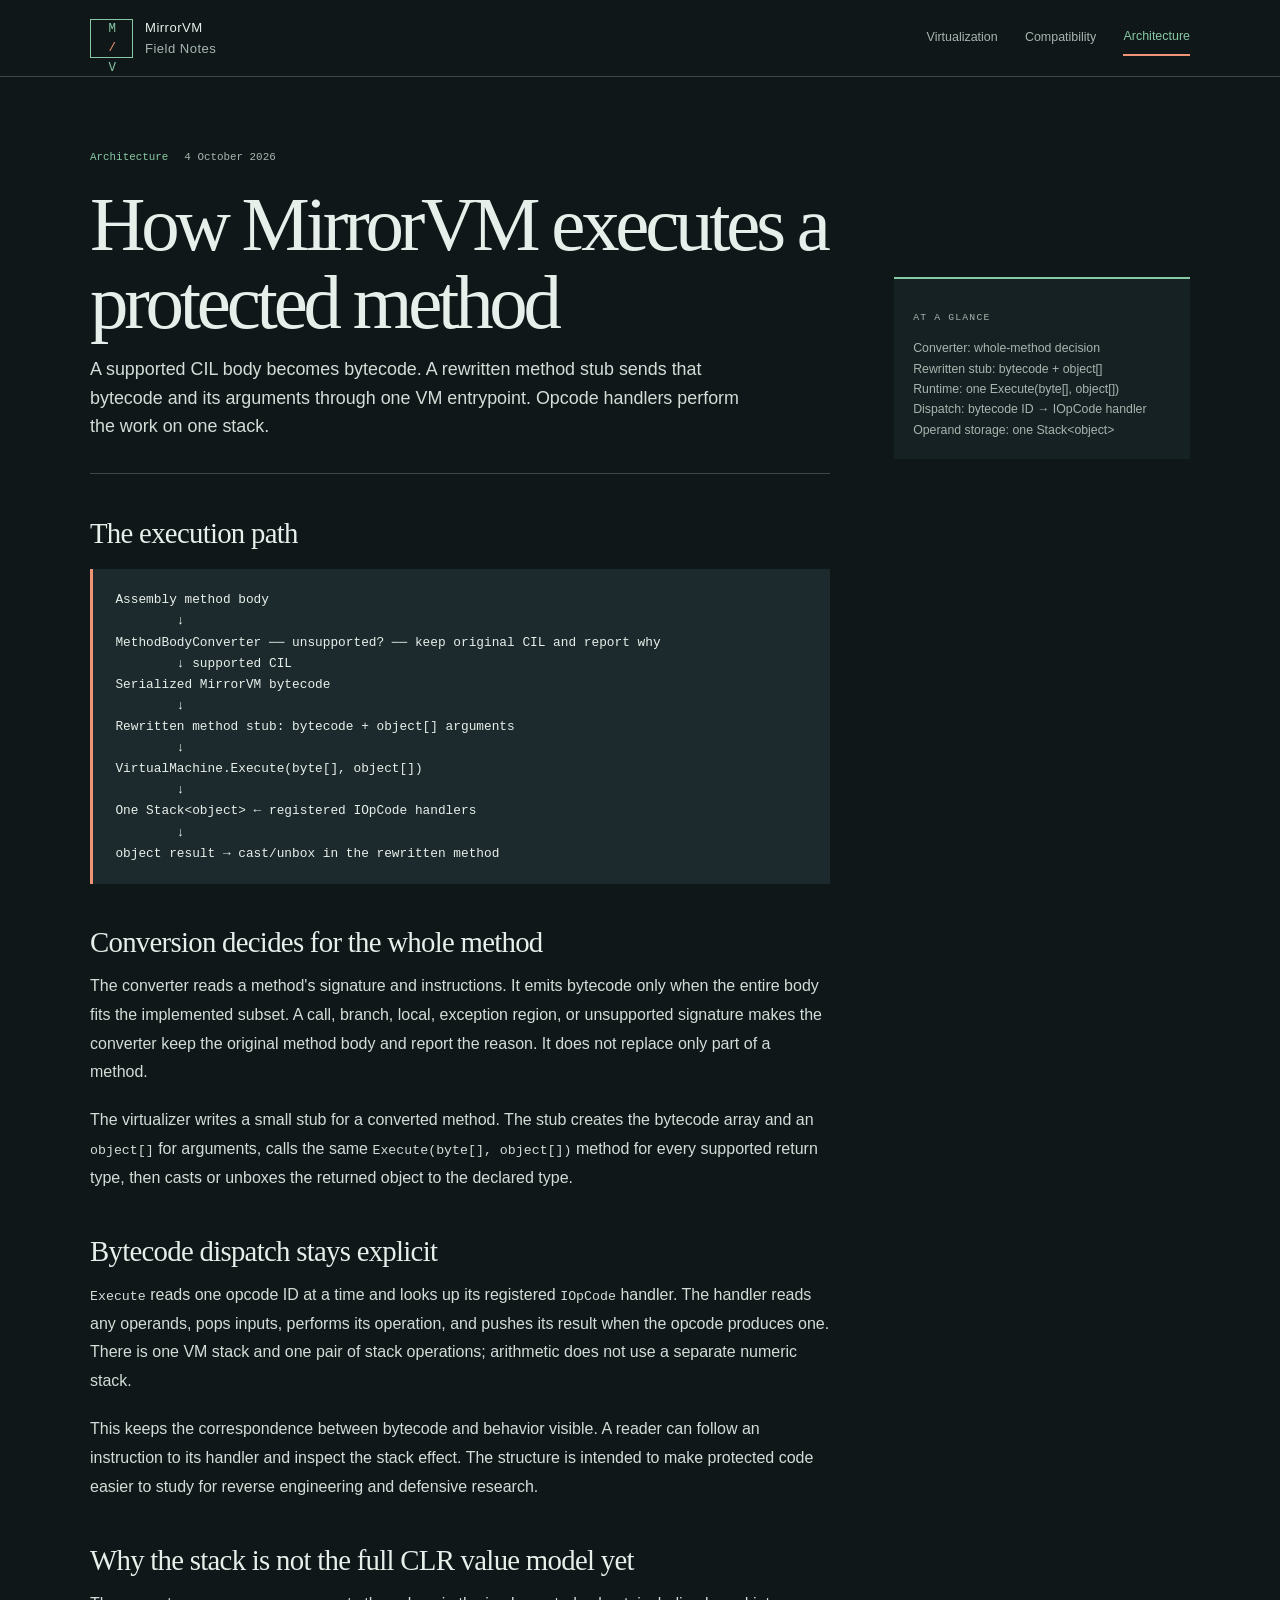
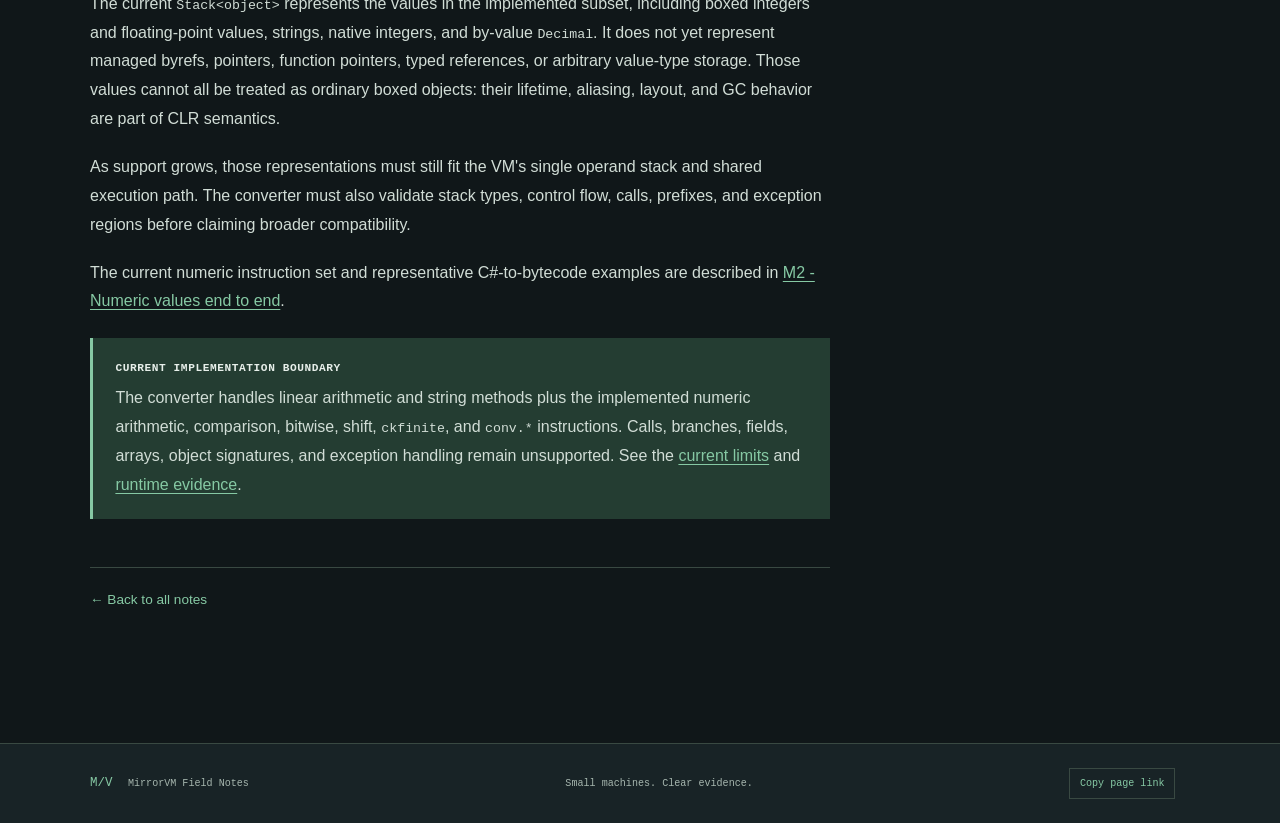
==== docs/blog/architecture.html @ 69fed230 "M2 (RIP the slop will take care of it later)" ====
<!doctype html>
<html lang="en">
<head>
  <meta charset="utf-8">
  <meta name="viewport" content="width=device-width, initial-scale=1">
  <meta name="description" content="A concise guide to MirrorVM's CIL conversion, bytecode, single VM stack, and opcode handler path.">
  <title>How MirrorVM executes a protected method — MirrorVM Field Notes</title>
  <link rel="stylesheet" href="styles.css">
</head>
<body>
  <a class="skip-link" href="#article">Skip to article</a>
  <header class="site-header">
    <div class="header-inner">
      <a class="brand" href="index.html" aria-label="MirrorVM Field Notes home">
        <span class="brand-mark" aria-hidden="true">M<span>/</span>V</span>
        <span class="brand-name">MirrorVM <b>Field Notes</b></span>
      </a>
      <nav aria-label="Main navigation">
        <a href="posts/method-virtualization.html">Virtualization</a>
        <a href="posts/compatibility-matrix.html">Compatibility</a>
        <a class="active" href="architecture.html">Architecture</a>
      </nav>
    </div>
  </header>

  <main id="article" class="article-shell">
    <article class="article-main">
      <div class="article-kicker"><span>Architecture</span><span>4 October 2026</span></div>
      <h1>How MirrorVM executes a protected method</h1>
      <p class="article-deck">A supported CIL body becomes bytecode. A rewritten method stub sends that bytecode and its arguments through one VM entrypoint. Opcode handlers perform the work on one stack.</p>
      <div class="article-rule"></div>

      <div class="article-body">
        <h2>The execution path</h2>
        <pre><code>Assembly method body
        ↓
MethodBodyConverter ── unsupported? ── keep original CIL and report why
        ↓ supported CIL
Serialized MirrorVM bytecode
        ↓
Rewritten method stub: bytecode + object[] arguments
        ↓
VirtualMachine.Execute(byte[], object[])
        ↓
One Stack&lt;object&gt; ← registered IOpCode handlers
        ↓
object result → cast/unbox in the rewritten method</code></pre>

        <h2>Conversion decides for the whole method</h2>
        <p>The converter reads a method's signature and instructions. It emits bytecode only when the entire body fits the implemented subset. A call, branch, local, exception region, or unsupported signature makes the converter keep the original method body and report the reason. It does not replace only part of a method.</p>
        <p>The virtualizer writes a small stub for a converted method. The stub creates the bytecode array and an <code>object[]</code> for arguments, calls the same <code>Execute(byte[], object[])</code> method for every supported return type, then casts or unboxes the returned object to the declared type.</p>

        <h2>Bytecode dispatch stays explicit</h2>
        <p><code>Execute</code> reads one opcode ID at a time and looks up its registered <code>IOpCode</code> handler. The handler reads any operands, pops inputs, performs its operation, and pushes its result when the opcode produces one. There is one VM stack and one pair of stack operations; arithmetic does not use a separate numeric stack.</p>
        <p>This keeps the correspondence between bytecode and behavior visible. A reader can follow an instruction to its handler and inspect the stack effect. The structure is intended to make protected code easier to study for reverse engineering and defensive research.</p>

        <h2>Why the stack is not the full CLR value model yet</h2>
        <p>The current <code>Stack&lt;object&gt;</code> represents the values in the implemented subset, including boxed integers and floating-point values, strings, native integers, and by-value <code>Decimal</code>. It does not yet represent managed byrefs, pointers, function pointers, typed references, or arbitrary value-type storage. Those values cannot all be treated as ordinary boxed objects: their lifetime, aliasing, layout, and GC behavior are part of CLR semantics.</p>
        <p>As support grows, those representations must still fit the VM's single operand stack and shared execution path. The converter must also validate stack types, control flow, calls, prefixes, and exception regions before claiming broader compatibility.</p>
        <p>The current numeric instruction set and representative C#-to-bytecode examples are described in <a href="posts/integer-arithmetic.html">M2 - Numeric values end to end</a>.</p>

        <div class="fact-box">
          <strong>Current implementation boundary</strong>
          <p>The converter handles linear arithmetic and string methods plus the implemented numeric arithmetic, comparison, bitwise, shift, <code>ckfinite</code>, and <code>conv.*</code> instructions. Calls, branches, fields, arrays, object signatures, and exception handling remain unsupported. See the <a href="index.html#limits-title">current limits</a> and <a href="posts/compatibility-matrix.html">runtime evidence</a>.</p>
        </div>

        <div class="article-end">
          <p><a href="index.html">← Back to all notes</a></p>
        </div>
      </div>
    </article>
    <aside class="article-aside">
      <div class="aside-card">
        <p class="eyebrow">At a glance</p>
        <p>Converter: whole-method decision<br>Rewritten stub: bytecode + object[]<br>Runtime: one Execute(byte[], object[])<br>Dispatch: bytecode ID → IOpCode handler<br>Operand storage: one Stack&lt;object&gt;</p>
      </div>
    </aside>
  </main>

  <footer class="site-footer">
    <a class="footer-brand" href="index.html">M/V <span>MirrorVM Field Notes</span></a>
    <p>Small machines. Clear evidence.</p>
    <div class="page-link">
      <button class="copy-link-button" type="button" data-copy-page-url>Copy page link</button>
      <span class="copy-link-status" data-copy-status role="status" aria-live="polite"></span>
    </div>
  </footer>
  <script src="site.js" defer></script>
</body>
</html>
---- docs/blog/styles.css ----
:root {
  color-scheme: dark;
  --paper: #101719;
  --paper-bright: #182326;
  --ink: #e7efea;
  --muted: #a6b6ae;
  --body-copy: #d1ddd6;
  --line: #394942;
  --green: #86c9a4;
  --green-pale: #243d32;
  --orange: #f09475;
  --warning-panel: #33211b;
  --warning-border: #704633;
  --warning-copy: #efddd3;
  --warning-accent: #ffad86;
  --mono: "Cascadia Code", "SFMono-Regular", Consolas, monospace;
  --serif: Georgia, "Times New Roman", serif;
  --sans: "Segoe UI", Arial, sans-serif;
}

* { box-sizing: border-box; }

html { scroll-behavior: smooth; }

body {
  margin: 0;
  background: var(--paper);
  color: var(--ink);
  font-family: var(--sans);
  line-height: 1.6;
}

a { color: inherit; }
a:focus-visible { outline: 3px solid var(--orange); outline-offset: 4px; }

.skip-link {
  position: absolute;
  top: -4rem;
  left: 1rem;
  z-index: 5;
  padding: .65rem 1rem;
  background: var(--ink);
  color: white;
}
.skip-link:focus { top: 1rem; }

.site-header {
  border-bottom: 1px solid var(--line);
  background: rgba(16, 23, 25, .92);
}
.header-inner {
  width: min(1100px, calc(100% - 3rem));
  min-height: 76px;
  margin: auto;
  display: flex;
  align-items: center;
  justify-content: space-between;
  gap: 2rem;
}
.brand { display: flex; align-items: center; gap: .75rem; text-decoration: none; }
.brand-mark {
  display: grid;
  place-items: center;
  width: 43px;
  height: 39px;
  border: 1px solid var(--green);
  color: var(--green);
  font-family: var(--mono);
  font-size: .78rem;
  letter-spacing: -.12em;
}
.brand-mark span { color: var(--orange); }
.brand-name { font-size: .82rem; letter-spacing: .035em; }
.brand-name b { display: block; font-weight: 500; color: var(--muted); }
.site-header nav { display: flex; align-items: center; gap: 1.7rem; }
.site-header nav a {
  padding: .45rem 0;
  color: var(--muted);
  font-size: .78rem;
  text-decoration: none;
}
.site-header nav a:hover, .site-header nav a.active { color: var(--green); }
.site-header nav a.active { border-bottom: 2px solid var(--orange); }

main { width: min(1100px, calc(100% - 3rem)); margin: auto; }
.hero { padding: clamp(4rem, 9vw, 7.5rem) 0 3.2rem; }
.eyebrow {
  margin: 0;
  color: var(--green);
  font-family: var(--mono);
  font-size: .7rem;
  letter-spacing: .12em;
  text-transform: uppercase;
}
.status-dot {
  display: inline-block;
  width: .5rem;
  height: .5rem;
  margin: 0 .55rem .05rem 0;
  border-radius: 50%;
  background: var(--orange);
}
.hero h1 {
  max-width: 850px;
  margin: 1.1rem 0 2.5rem;
  font-family: var(--serif);
  font-size: clamp(3.3rem, 9vw, 7.5rem);
  font-weight: 400;
  letter-spacing: -.065em;
  line-height: .96;
}
.hero h1 em { color: var(--green); font-weight: 400; }
.hero-bottom { display: flex; align-items: end; justify-content: space-between; gap: 2rem; }
.hero-summary { max-width: 520px; margin: 0; color: var(--body-copy); font-size: 1.05rem; }
.hero-index {
  flex: 0 0 auto;
  margin: 0;
  color: var(--muted);
  font-family: var(--mono);
  font-size: .68rem;
  line-height: 1.9;
  text-align: right;
}
.hero-index span { color: var(--orange); }
.hero-rule { display: flex; gap: .4rem; margin-top: 3.3rem; }
.hero-rule span { width: 2.7rem; height: 3px; background: var(--line); }
.hero-rule span:first-child { width: 7rem; background: var(--green); }
.hero-rule span:last-child { background: var(--orange); }

.notes-section { padding: 2rem 0 6rem; }
.section-heading { display: flex; align-items: end; justify-content: space-between; gap: 2rem; margin-bottom: 1.7rem; }
.section-heading h2, .principles h2 {
  margin: .35rem 0 0;
  font-family: var(--serif);
  font-size: clamp(2rem, 4vw, 3rem);
  font-weight: 400;
  letter-spacing: -.04em;
  line-height: 1.1;
}
.section-aside { max-width: 260px; margin: 0 0 .25rem; color: var(--muted); font-size: .82rem; }
.note-list { border-top: 1px solid var(--line); }
.note-card {
  position: relative;
  display: grid;
  grid-template-columns: 3.5rem minmax(0, 1fr) 8rem;
  align-items: center;
  gap: 1.25rem;
  min-height: 205px;
  padding: 2rem 1rem;
  border-bottom: 1px solid var(--line);
  transition: background-color .18s ease;
}
.note-card:hover { background: rgba(255, 255, 255, .035); }
.note-number { align-self: start; padding-top: .15rem; color: var(--orange); font-family: var(--mono); font-size: .75rem; }
.note-meta { display: flex; flex-wrap: wrap; gap: .55rem 1rem; margin: 0 0 .5rem; color: var(--muted); font-family: var(--mono); font-size: .64rem; }
.note-meta span:first-child { color: var(--green); }
.note-content h3 { max-width: 690px; margin: 0; font-family: var(--serif); font-size: clamp(1.45rem, 3vw, 2.1rem); font-weight: 400; letter-spacing: -.035em; line-height: 1.2; }
.note-content h3 a { text-decoration-color: transparent; text-decoration-thickness: 1px; text-underline-offset: .22em; }
.note-content h3 a:hover { text-decoration-color: var(--green); }
.note-description { max-width: 630px; margin: .65rem 0 .7rem; color: var(--body-copy); font-size: .88rem; }
.read-link, .text-link { color: var(--green); font-size: .76rem; font-weight: 600; text-decoration: none; }
.read-link span, .text-link span { display: inline-block; margin-left: .35rem; color: var(--orange); }
.note-glyph { display: flex; align-items: center; justify-content: center; color: var(--green); font-family: var(--mono); font-size: .72rem; }
.glyph-stack { flex-direction: column-reverse; gap: .35rem; }
.glyph-stack span { display: grid; place-items: center; width: 52px; height: 27px; border: 1px solid #688a78; background: var(--green-pale); }
.glyph-stack b { color: var(--orange); font-size: .8rem; font-weight: 500; }
.glyph-range { gap: .55rem; }
.glyph-range i { position: relative; display: block; width: 54px; height: 1px; background: var(--green); }
.glyph-range i::before, .glyph-range i::after { position: absolute; top: -3px; width: 7px; height: 7px; border: 1px solid var(--orange); border-radius: 50%; background: var(--paper); content: ""; }
.glyph-range i::before { left: 0; }
.glyph-range i::after { right: 0; }

.milestones-section { padding: 3rem 0 4rem; border-top: 1px solid var(--line); }
.milestone-list {
  display: grid;
  grid-template-columns: repeat(2, minmax(0, 1fr));
  gap: .75rem;
  margin: 0;
  padding: 0;
  list-style: none;
}
.milestone-list li {
  display: grid;
  grid-template-columns: 1.35rem minmax(0, 1fr);
  align-content: start;
  gap: .85rem;
  min-height: 125px;
  padding: 1rem;
  border: 1px solid var(--line);
  background: var(--paper-bright);
}
.milestone-check {
  display: grid;
  place-items: center;
  width: 1.2rem;
  height: 1.2rem;
  margin-top: .1rem;
  border: 1px solid var(--muted);
  color: var(--muted);
  font-size: .85rem;
  line-height: 1;
}
.milestone-check.is-checked { border-color: var(--green); background: var(--green-pale); color: var(--green); }
.milestone-list h3 { margin: 0 0 .4rem; color: var(--green); font-family: var(--mono); font-size: .72rem; font-weight: 600; line-height: 1.5; }
.milestone-list p { margin: 0; color: var(--body-copy); font-size: .82rem; line-height: 1.55; }

.limits-section {
  margin: 2rem 0 3rem;
  padding: clamp(1.25rem, 3.5vw, 2.5rem);
  border: 1px solid var(--warning-border);
  border-top: 4px solid var(--orange);
  border-radius: .35rem;
  background: var(--warning-panel);
}
.limits-section .eyebrow { color: var(--warning-accent); }
.limits-section .section-aside { color: var(--warning-copy); }
.limits-list {
  display: grid;
  grid-template-columns: repeat(2, minmax(0, 1fr));
  gap: 0 2.5rem;
  margin: 0 0 1.5rem;
  padding: 0;
  list-style: none;
}
.limits-list li { display: grid; gap: .35rem; padding: 1rem 0; border-bottom: 1px solid rgba(255, 173, 134, .24); }
.limits-list strong { color: var(--warning-accent); font-family: var(--mono); font-size: .7rem; letter-spacing: .04em; text-transform: uppercase; }
.limits-list span { color: var(--warning-copy); font-size: .86rem; }
.limits-list code { font-family: var(--mono); font-size: .85em; }
.limits-section .text-link { color: var(--warning-accent); }

.principles {
  display: grid;
  grid-template-columns: 1fr 1fr;
  gap: 4rem;
  padding: 3rem 0 5rem;
  border-top: 1px solid var(--line);
}
.principles h2 { color: var(--green); }
.principle-copy { align-self: end; max-width: 480px; }
.principle-copy p { margin: 0 0 1rem; color: var(--body-copy); font-size: .92rem; }

.site-footer {
  display: flex;
  justify-content: space-between;
  align-items: center;
  gap: 1rem;
  padding: 1.5rem max(1.5rem, calc((100% - 1100px) / 2));
  border-top: 1px solid var(--line);
  background: var(--paper-bright);
  color: var(--muted);
  font-family: var(--mono);
  font-size: .63rem;
}
.site-footer p { margin: 0; }
.footer-brand { color: var(--green); font-size: .78rem; text-decoration: none; }
.footer-brand span { padding-left: .5rem; color: var(--muted); font-size: .63rem; }
.page-link { display: flex; align-items: center; gap: .55rem; }
.copy-link-button {
  padding: .4rem .6rem;
  border: 1px solid var(--line);
  background: transparent;
  color: var(--green);
  font: inherit;
  cursor: pointer;
}
.copy-link-button:hover { border-color: var(--green); background: var(--green-pale); }
.copy-link-button:focus-visible { outline: 3px solid var(--orange); outline-offset: 3px; }
.copy-link-status { min-width: 1ch; color: var(--green); }

/* Article pages */
.article-shell { display: grid; grid-template-columns: minmax(0, 740px) minmax(140px, 1fr); gap: 4rem; padding: 4.5rem 0 7rem; }
.article-main { min-width: 0; }
.article-kicker { display: flex; flex-wrap: wrap; gap: .6rem 1rem; color: var(--muted); font-family: var(--mono); font-size: .68rem; }
.article-kicker span:first-child { color: var(--green); }
.article-main h1 { margin: 1.2rem 0 .8rem; font-family: var(--serif); font-size: clamp(2.8rem, 6vw, 5.1rem); font-weight: 400; letter-spacing: -.055em; line-height: 1.02; }
.article-deck { max-width: 660px; margin: 0; color: var(--body-copy); font-size: 1.12rem; }
.article-rule { height: 1px; margin: 2rem 0 2.3rem; background: var(--line); }
.article-body { font-size: 1rem; line-height: 1.8; }
.article-body h2 { margin: 2.6rem 0 .75rem; font-family: var(--serif); font-size: 1.8rem; font-weight: 400; letter-spacing: -.025em; line-height: 1.2; }
.article-body h3 { margin: 1.8rem 0 .45rem; font-size: 1.05rem; }
.article-body p { margin: 0 0 1.2rem; color: var(--body-copy); }
.article-body ul { padding-left: 1.3rem; color: var(--body-copy); }
.article-body li { padding-left: .2rem; margin: .35rem 0; }
.article-body a { color: var(--green); text-decoration-thickness: 1px; text-underline-offset: .17em; }
.article-body code { font-family: var(--mono); font-size: .83em; }
.article-body pre { overflow-x: auto; margin: 1.2rem 0; padding: 1.25rem 1.4rem; border-left: 3px solid var(--orange); background: #1d2a2d; color: var(--ink); font-family: var(--mono); font-size: .8rem; line-height: 1.65; }
.article-body pre code { font-size: inherit; }
.article-aside { padding-top: 8rem; }
.aside-card { position: sticky; top: 2rem; padding: 1.2rem; border-top: 2px solid var(--green); background: rgba(24, 35, 38, .86); }
.aside-card .eyebrow { font-size: .61rem; }
.aside-card p { margin: .75rem 0 0; color: var(--muted); font-size: .77rem; line-height: 1.65; }
.article-figure { margin: 2rem 0; padding: 1.4rem; border: 1px solid var(--line); background: var(--paper-bright); }
.article-figure img { display: block; width: 100%; height: auto; }
.article-figure figcaption { margin-top: .8rem; color: var(--muted); font-size: .75rem; line-height: 1.55; }
.fact-box { margin: 1.4rem 0; padding: 1.25rem 1.4rem; border-left: 3px solid var(--green); background: var(--green-pale); }
.fact-box strong { display: block; margin-bottom: .35rem; font-family: var(--mono); font-size: .7rem; letter-spacing: .05em; text-transform: uppercase; }
.fact-box p:last-child { margin-bottom: 0; }
.matrix-wrap { overflow-x: auto; margin: 1.5rem 0; }
.matrix { width: 100%; border-collapse: collapse; font-size: .83rem; line-height: 1.5; }
.matrix th, .matrix td { padding: .75rem .65rem; border-bottom: 1px solid var(--line); text-align: left; vertical-align: top; }
.matrix th { color: var(--green); font-family: var(--mono); font-size: .64rem; font-weight: 500; letter-spacing: .04em; text-transform: uppercase; }
.matrix td:first-child { white-space: nowrap; font-family: var(--mono); font-size: .77rem; }
.article-end { margin-top: 3rem; padding-top: 1.2rem; border-top: 1px solid var(--line); }
.article-end p { color: var(--muted); font-size: .85rem; }
.article-end a { color: var(--green); text-decoration: none; }
.post-nav { display: flex; justify-content: space-between; gap: 1rem; margin-top: 3rem; padding-top: 1.1rem; border-top: 1px solid var(--line); font-size: .76rem; }
.post-nav a { color: var(--green); text-decoration: none; }

@media (max-width: 720px) {
  .header-inner { width: min(100% - 2rem, 1100px); align-items: flex-start; flex-direction: column; gap: .5rem; padding: 1rem 0 .5rem; }
  .site-header nav { width: 100%; gap: 1.15rem; overflow-x: auto; }
  .site-header nav a { white-space: nowrap; }
  main { width: min(100% - 2rem, 1100px); }
  .hero-bottom, .section-heading { align-items: flex-start; flex-direction: column; }
  .hero-index { text-align: left; }
  .note-card { grid-template-columns: 2rem minmax(0, 1fr); gap: .7rem; padding: 1.6rem .4rem; }
  .note-glyph { display: none; }
  .milestone-list { grid-template-columns: 1fr; }
  .limits-list { grid-template-columns: 1fr; }
  .principles { grid-template-columns: 1fr; gap: 1.4rem; }
  .site-footer { align-items: flex-start; flex-direction: column; padding: 1.3rem 1rem; }
  .page-link { flex-wrap: wrap; }
  .article-shell { grid-template-columns: 1fr; gap: 1rem; padding-top: 3rem; }
  .article-aside { padding-top: 0; }
  .aside-card { position: static; }
}

@media (prefers-reduced-motion: reduce) {
  html { scroll-behavior: auto; }
  *, *::before, *::after { transition-duration: .01ms !important; }
}
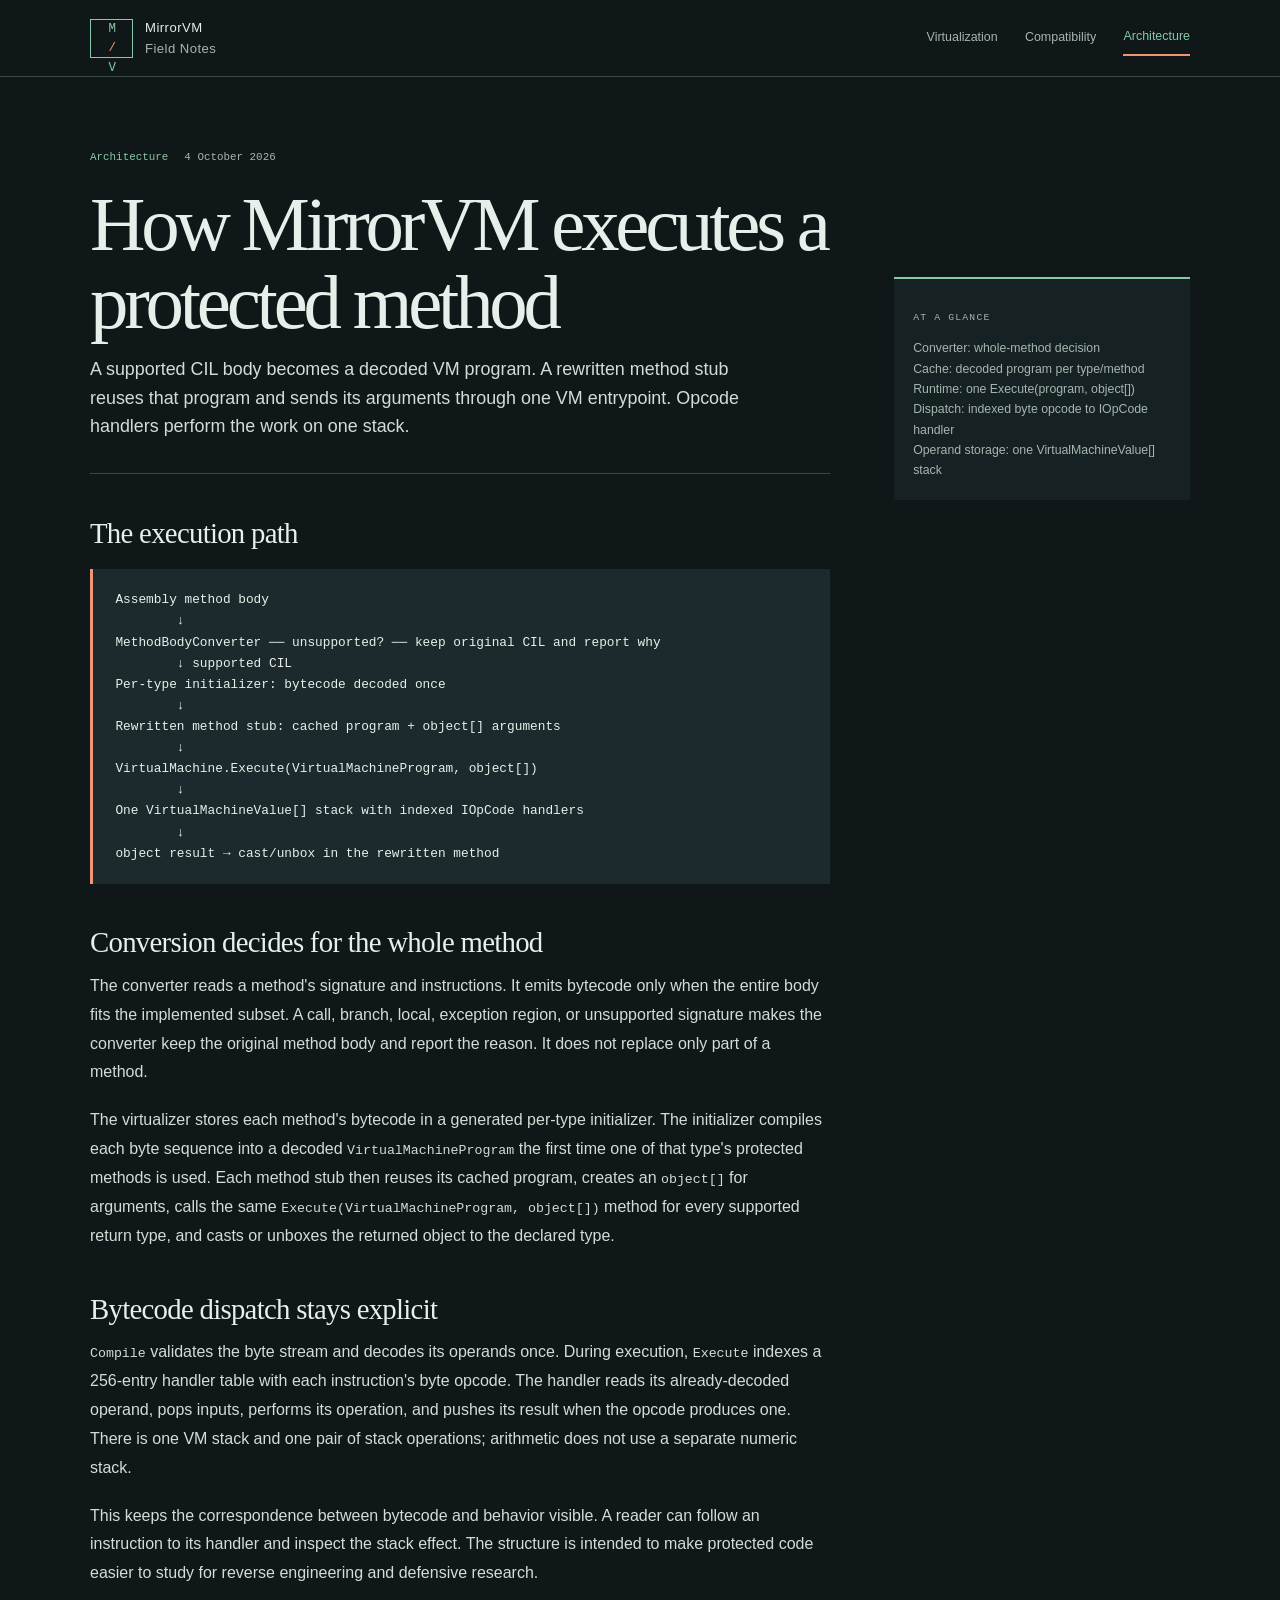
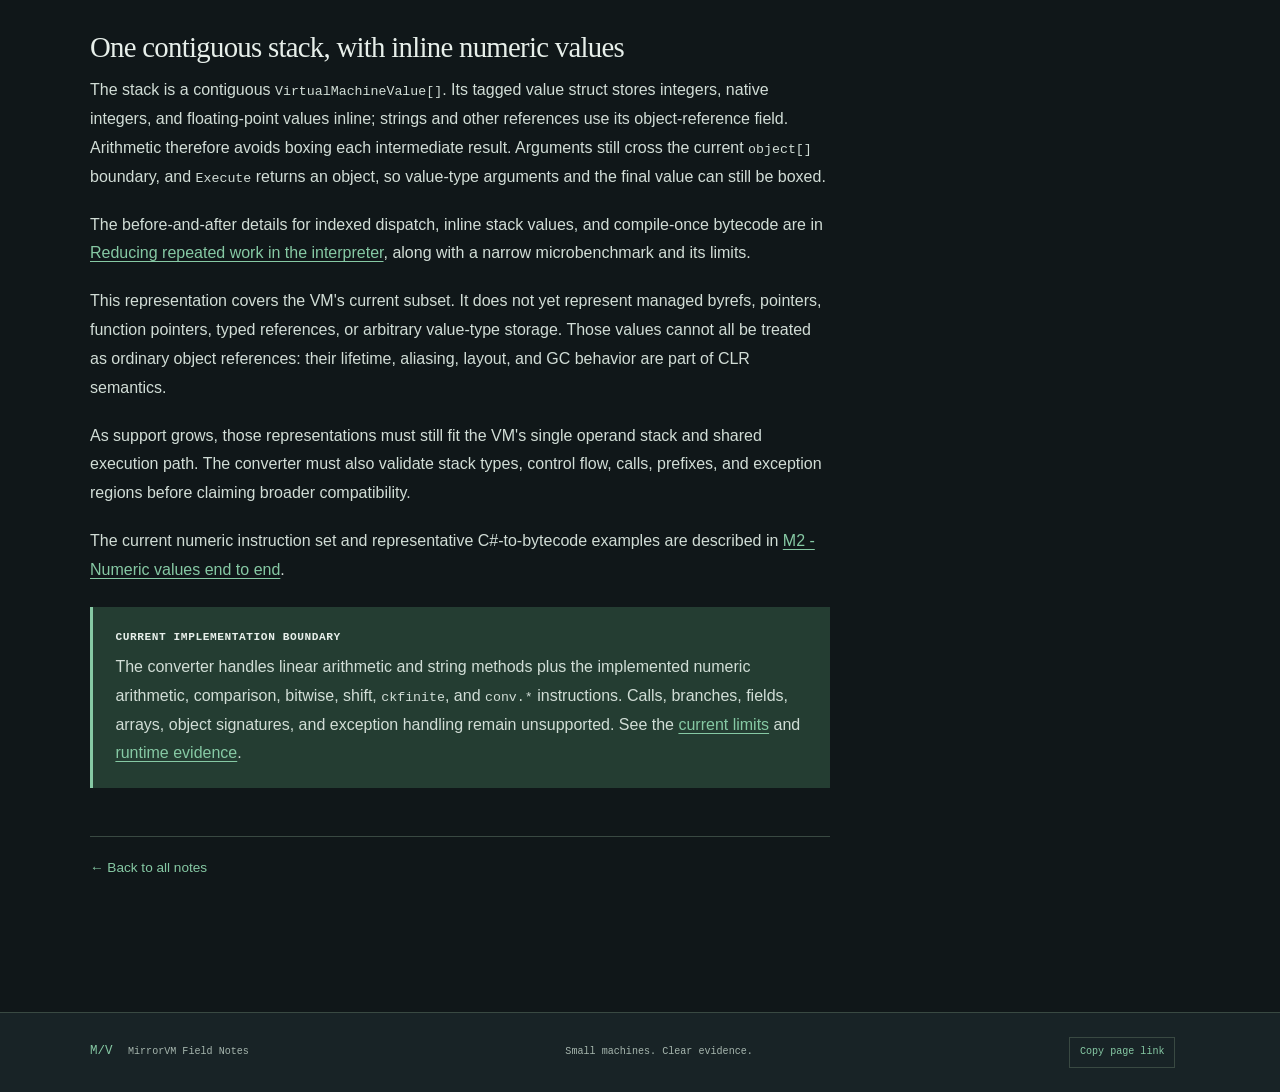
==== commit f5914828: "[Just a few changes](https://thehelltower.github.io/MirrorVM/blog/posts/interpreter-optimizations.ht" ====
--- a/docs/blog/architecture.html
+++ b/docs/blog/architecture.html
@@ -27,7 +27,7 @@
     <article class="article-main">
       <div class="article-kicker"><span>Architecture</span><span>4 October 2026</span></div>
       <h1>How MirrorVM executes a protected method</h1>
-      <p class="article-deck">A supported CIL body becomes bytecode. A rewritten method stub sends that bytecode and its arguments through one VM entrypoint. Opcode handlers perform the work on one stack.</p>
+      <p class="article-deck">A supported CIL body becomes a decoded VM program. A rewritten method stub reuses that program and sends its arguments through one VM entrypoint. Opcode handlers perform the work on one stack.</p>
       <div class="article-rule"></div>
 
       <div class="article-body">
@@ -36,26 +36,28 @@
         ↓
 MethodBodyConverter ── unsupported? ── keep original CIL and report why
         ↓ supported CIL
-Serialized MirrorVM bytecode
+Per-type initializer: bytecode decoded once
         ↓
-Rewritten method stub: bytecode + object[] arguments
+Rewritten method stub: cached program + object[] arguments
         ↓
-VirtualMachine.Execute(byte[], object[])
+VirtualMachine.Execute(VirtualMachineProgram, object[])
         ↓
-One Stack&lt;object&gt; ← registered IOpCode handlers
+One VirtualMachineValue[] stack with indexed IOpCode handlers
         ↓
 object result → cast/unbox in the rewritten method</code></pre>
 
         <h2>Conversion decides for the whole method</h2>
         <p>The converter reads a method's signature and instructions. It emits bytecode only when the entire body fits the implemented subset. A call, branch, local, exception region, or unsupported signature makes the converter keep the original method body and report the reason. It does not replace only part of a method.</p>
-        <p>The virtualizer writes a small stub for a converted method. The stub creates the bytecode array and an <code>object[]</code> for arguments, calls the same <code>Execute(byte[], object[])</code> method for every supported return type, then casts or unboxes the returned object to the declared type.</p>
+        <p>The virtualizer stores each method's bytecode in a generated per-type initializer. The initializer compiles each byte sequence into a decoded <code>VirtualMachineProgram</code> the first time one of that type's protected methods is used. Each method stub then reuses its cached program, creates an <code>object[]</code> for arguments, calls the same <code>Execute(VirtualMachineProgram, object[])</code> method for every supported return type, and casts or unboxes the returned object to the declared type.</p>
 
         <h2>Bytecode dispatch stays explicit</h2>
-        <p><code>Execute</code> reads one opcode ID at a time and looks up its registered <code>IOpCode</code> handler. The handler reads any operands, pops inputs, performs its operation, and pushes its result when the opcode produces one. There is one VM stack and one pair of stack operations; arithmetic does not use a separate numeric stack.</p>
+        <p><code>Compile</code> validates the byte stream and decodes its operands once. During execution, <code>Execute</code> indexes a 256-entry handler table with each instruction's byte opcode. The handler reads its already-decoded operand, pops inputs, performs its operation, and pushes its result when the opcode produces one. There is one VM stack and one pair of stack operations; arithmetic does not use a separate numeric stack.</p>
         <p>This keeps the correspondence between bytecode and behavior visible. A reader can follow an instruction to its handler and inspect the stack effect. The structure is intended to make protected code easier to study for reverse engineering and defensive research.</p>
 
-        <h2>Why the stack is not the full CLR value model yet</h2>
-        <p>The current <code>Stack&lt;object&gt;</code> represents the values in the implemented subset, including boxed integers and floating-point values, strings, native integers, and by-value <code>Decimal</code>. It does not yet represent managed byrefs, pointers, function pointers, typed references, or arbitrary value-type storage. Those values cannot all be treated as ordinary boxed objects: their lifetime, aliasing, layout, and GC behavior are part of CLR semantics.</p>
+        <h2>One contiguous stack, with inline numeric values</h2>
+        <p>The stack is a contiguous <code>VirtualMachineValue[]</code>. Its tagged value struct stores integers, native integers, and floating-point values inline; strings and other references use its object-reference field. Arithmetic therefore avoids boxing each intermediate result. Arguments still cross the current <code>object[]</code> boundary, and <code>Execute</code> returns an object, so value-type arguments and the final value can still be boxed.</p>
+        <p>The before-and-after details for indexed dispatch, inline stack values, and compile-once bytecode are in <a href="posts/interpreter-optimizations.html">Reducing repeated work in the interpreter</a>, along with a narrow microbenchmark and its limits.</p>
+        <p>This representation covers the VM's current subset. It does not yet represent managed byrefs, pointers, function pointers, typed references, or arbitrary value-type storage. Those values cannot all be treated as ordinary object references: their lifetime, aliasing, layout, and GC behavior are part of CLR semantics.</p>
         <p>As support grows, those representations must still fit the VM's single operand stack and shared execution path. The converter must also validate stack types, control flow, calls, prefixes, and exception regions before claiming broader compatibility.</p>
         <p>The current numeric instruction set and representative C#-to-bytecode examples are described in <a href="posts/integer-arithmetic.html">M2 - Numeric values end to end</a>.</p>
 
@@ -72,7 +74,7 @@
     <aside class="article-aside">
       <div class="aside-card">
         <p class="eyebrow">At a glance</p>
-        <p>Converter: whole-method decision<br>Rewritten stub: bytecode + object[]<br>Runtime: one Execute(byte[], object[])<br>Dispatch: bytecode ID → IOpCode handler<br>Operand storage: one Stack&lt;object&gt;</p>
+        <p>Converter: whole-method decision<br>Cache: decoded program per type/method<br>Runtime: one Execute(program, object[])<br>Dispatch: indexed byte opcode to IOpCode handler<br>Operand storage: one VirtualMachineValue[] stack</p>
       </div>
     </aside>
   </main>
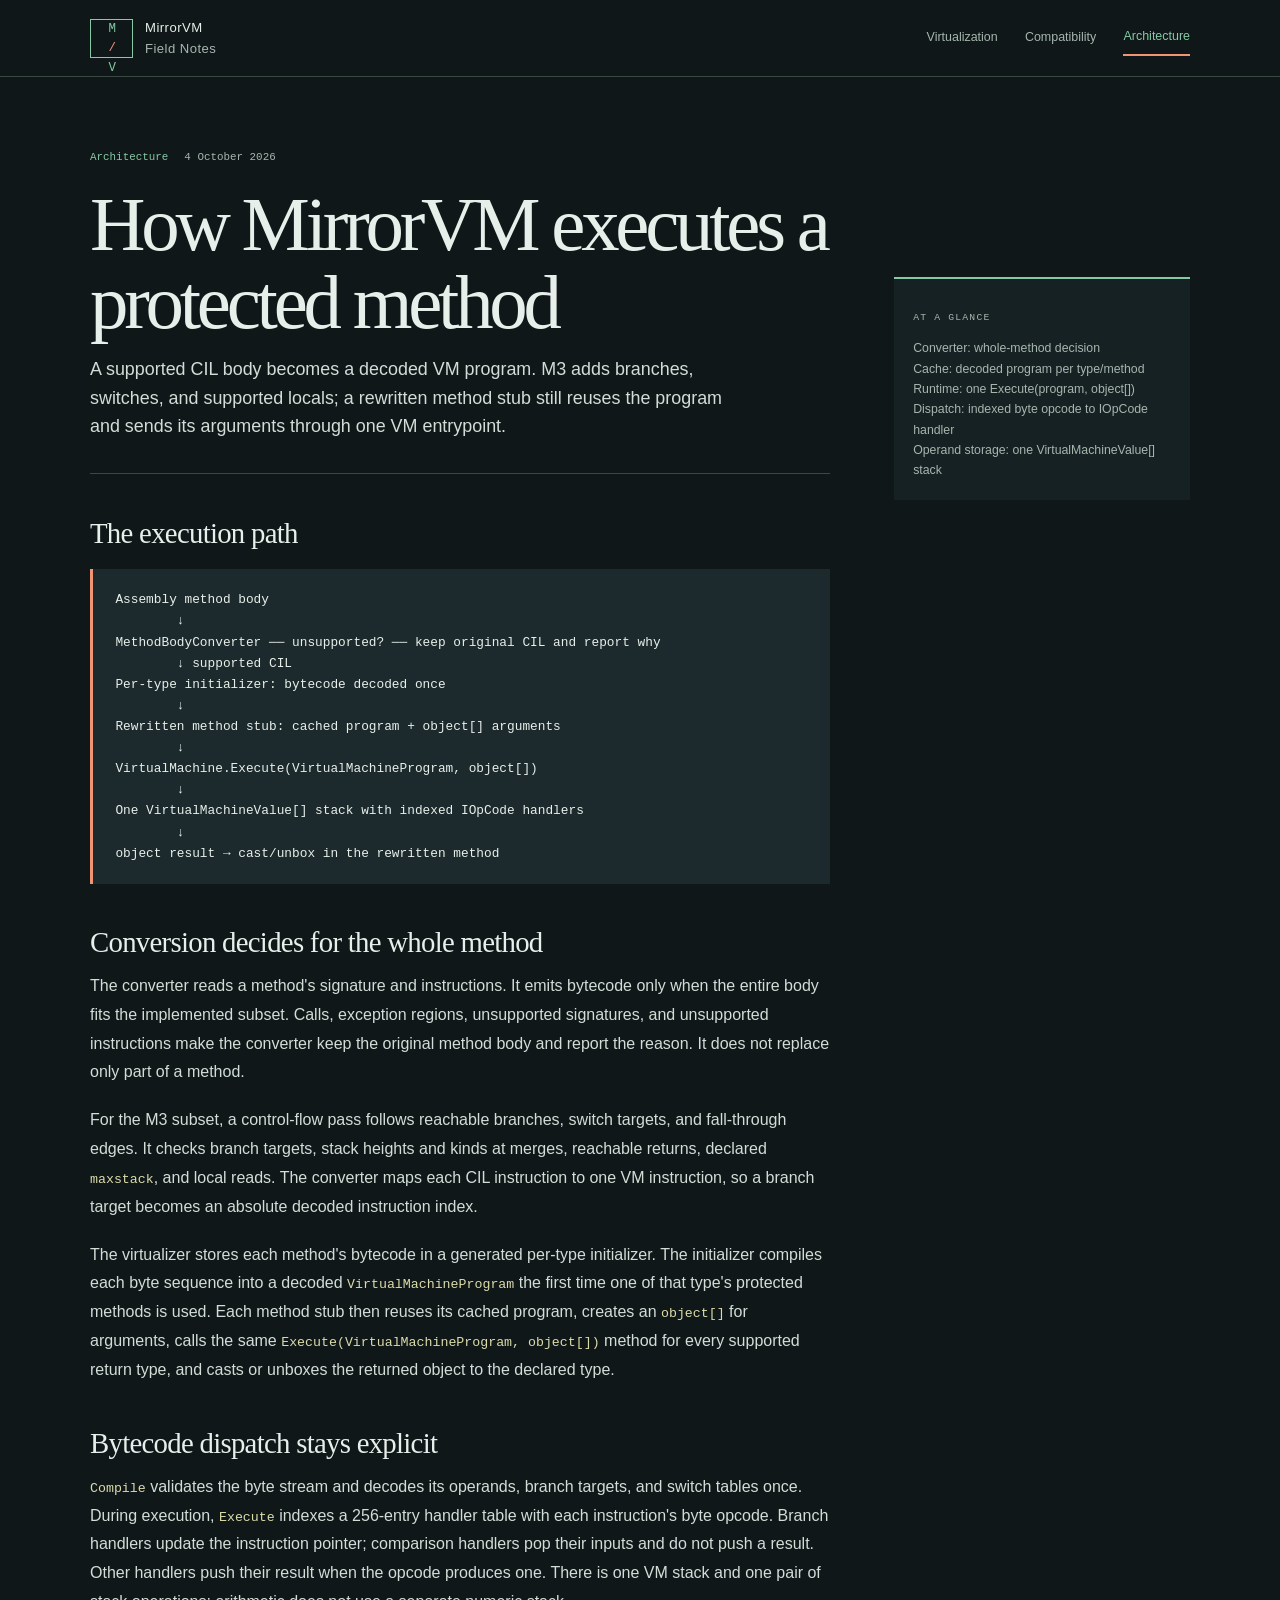
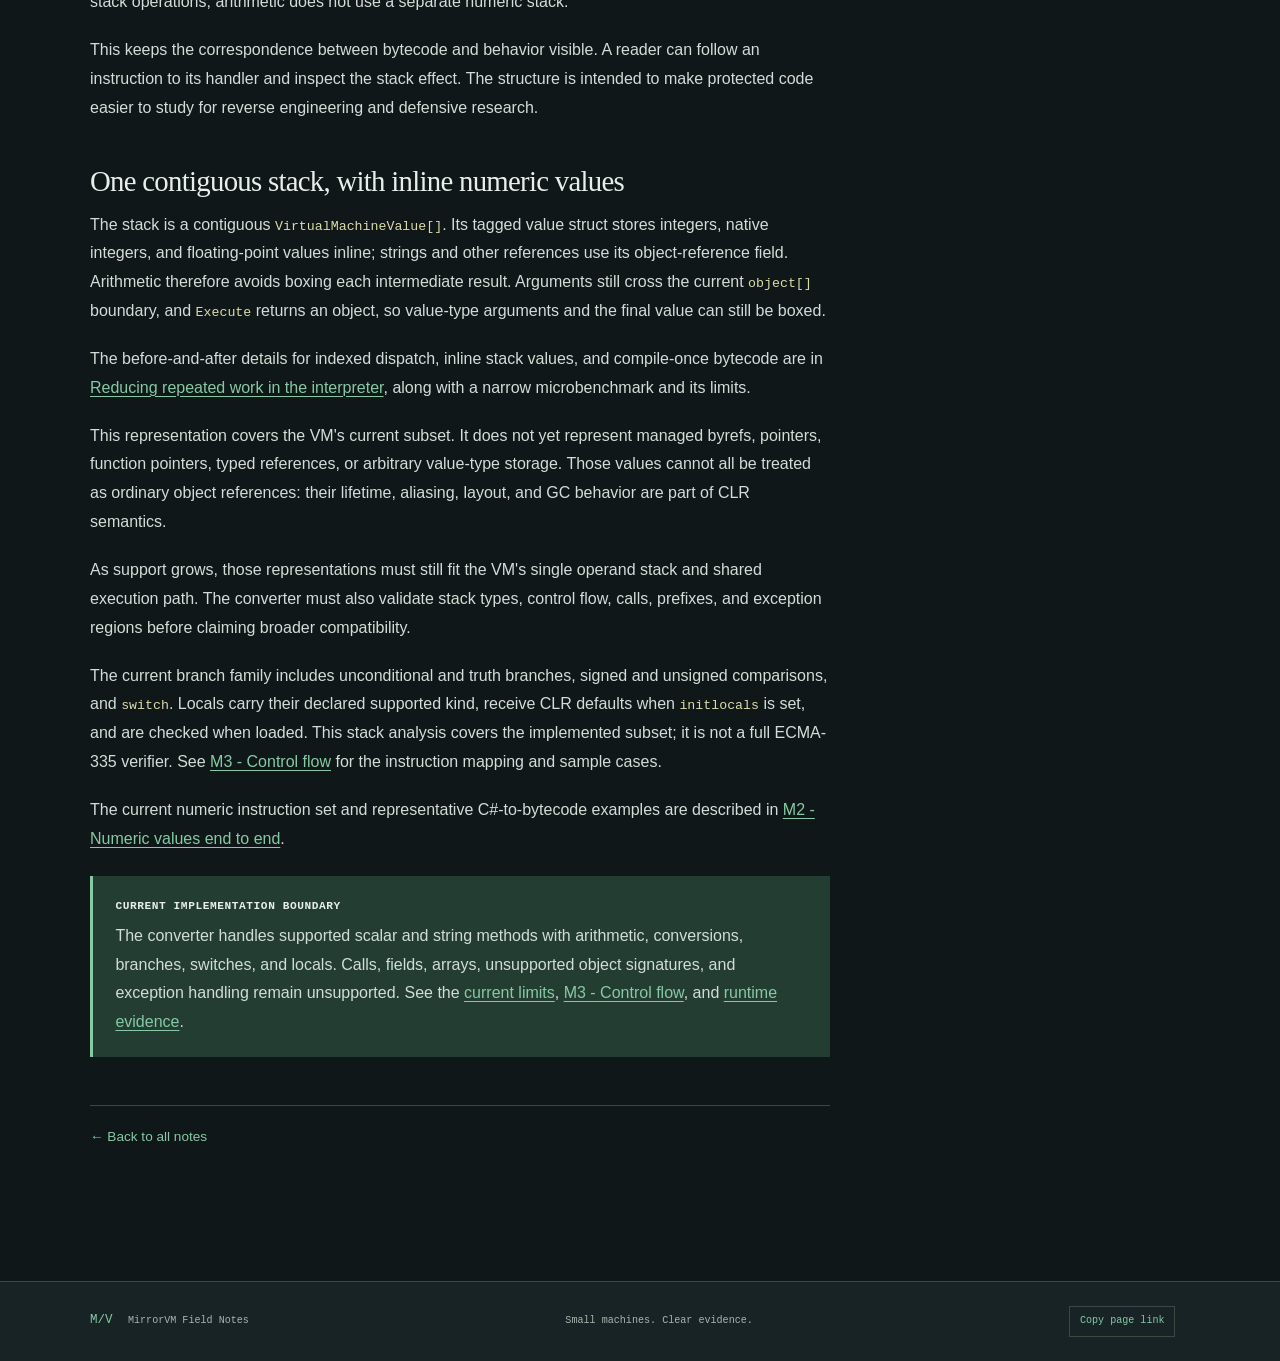
==== commit 29e3016e: "[Slop] Expand numeric checks and add M3 control flow Add CIL branches, switches, and supported local" ====
--- a/docs/blog/architecture.html
+++ b/docs/blog/architecture.html
@@ -27,7 +27,7 @@
     <article class="article-main">
       <div class="article-kicker"><span>Architecture</span><span>4 October 2026</span></div>
       <h1>How MirrorVM executes a protected method</h1>
-      <p class="article-deck">A supported CIL body becomes a decoded VM program. A rewritten method stub reuses that program and sends its arguments through one VM entrypoint. Opcode handlers perform the work on one stack.</p>
+      <p class="article-deck">A supported CIL body becomes a decoded VM program. M3 adds branches, switches, and supported locals; a rewritten method stub still reuses the program and sends its arguments through one VM entrypoint.</p>
       <div class="article-rule"></div>
 
       <div class="article-body">
@@ -47,11 +47,12 @@
 object result → cast/unbox in the rewritten method</code></pre>
 
         <h2>Conversion decides for the whole method</h2>
-        <p>The converter reads a method's signature and instructions. It emits bytecode only when the entire body fits the implemented subset. A call, branch, local, exception region, or unsupported signature makes the converter keep the original method body and report the reason. It does not replace only part of a method.</p>
+        <p>The converter reads a method's signature and instructions. It emits bytecode only when the entire body fits the implemented subset. Calls, exception regions, unsupported signatures, and unsupported instructions make the converter keep the original method body and report the reason. It does not replace only part of a method.</p>
+        <p>For the M3 subset, a control-flow pass follows reachable branches, switch targets, and fall-through edges. It checks branch targets, stack heights and kinds at merges, reachable returns, declared <code>maxstack</code>, and local reads. The converter maps each CIL instruction to one VM instruction, so a branch target becomes an absolute decoded instruction index.</p>
         <p>The virtualizer stores each method's bytecode in a generated per-type initializer. The initializer compiles each byte sequence into a decoded <code>VirtualMachineProgram</code> the first time one of that type's protected methods is used. Each method stub then reuses its cached program, creates an <code>object[]</code> for arguments, calls the same <code>Execute(VirtualMachineProgram, object[])</code> method for every supported return type, and casts or unboxes the returned object to the declared type.</p>
 
         <h2>Bytecode dispatch stays explicit</h2>
-        <p><code>Compile</code> validates the byte stream and decodes its operands once. During execution, <code>Execute</code> indexes a 256-entry handler table with each instruction's byte opcode. The handler reads its already-decoded operand, pops inputs, performs its operation, and pushes its result when the opcode produces one. There is one VM stack and one pair of stack operations; arithmetic does not use a separate numeric stack.</p>
+        <p><code>Compile</code> validates the byte stream and decodes its operands, branch targets, and switch tables once. During execution, <code>Execute</code> indexes a 256-entry handler table with each instruction's byte opcode. Branch handlers update the instruction pointer; comparison handlers pop their inputs and do not push a result. Other handlers push their result when the opcode produces one. There is one VM stack and one pair of stack operations; arithmetic does not use a separate numeric stack.</p>
         <p>This keeps the correspondence between bytecode and behavior visible. A reader can follow an instruction to its handler and inspect the stack effect. The structure is intended to make protected code easier to study for reverse engineering and defensive research.</p>
 
         <h2>One contiguous stack, with inline numeric values</h2>
@@ -59,11 +60,12 @@
         <p>The before-and-after details for indexed dispatch, inline stack values, and compile-once bytecode are in <a href="posts/interpreter-optimizations.html">Reducing repeated work in the interpreter</a>, along with a narrow microbenchmark and its limits.</p>
         <p>This representation covers the VM's current subset. It does not yet represent managed byrefs, pointers, function pointers, typed references, or arbitrary value-type storage. Those values cannot all be treated as ordinary object references: their lifetime, aliasing, layout, and GC behavior are part of CLR semantics.</p>
         <p>As support grows, those representations must still fit the VM's single operand stack and shared execution path. The converter must also validate stack types, control flow, calls, prefixes, and exception regions before claiming broader compatibility.</p>
+        <p>The current branch family includes unconditional and truth branches, signed and unsigned comparisons, and <code>switch</code>. Locals carry their declared supported kind, receive CLR defaults when <code>initlocals</code> is set, and are checked when loaded. This stack analysis covers the implemented subset; it is not a full ECMA-335 verifier. See <a href="posts/control-flow.html">M3 - Control flow</a> for the instruction mapping and sample cases.</p>
         <p>The current numeric instruction set and representative C#-to-bytecode examples are described in <a href="posts/integer-arithmetic.html">M2 - Numeric values end to end</a>.</p>
 
         <div class="fact-box">
           <strong>Current implementation boundary</strong>
-          <p>The converter handles linear arithmetic and string methods plus the implemented numeric arithmetic, comparison, bitwise, shift, <code>ckfinite</code>, and <code>conv.*</code> instructions. Calls, branches, fields, arrays, object signatures, and exception handling remain unsupported. See the <a href="index.html#limits-title">current limits</a> and <a href="posts/compatibility-matrix.html">runtime evidence</a>.</p>
+          <p>The converter handles supported scalar and string methods with arithmetic, conversions, branches, switches, and locals. Calls, fields, arrays, unsupported object signatures, and exception handling remain unsupported. See the <a href="index.html#limits-title">current limits</a>, <a href="posts/control-flow.html">M3 - Control flow</a>, and <a href="posts/compatibility-matrix.html">runtime evidence</a>.</p>
         </div>
 
         <div class="article-end">
--- a/docs/blog/styles.css
+++ b/docs/blog/styles.css
@@ -32,6 +32,7 @@
 
 a { color: inherit; }
 a:focus-visible { outline: 3px solid var(--orange); outline-offset: 4px; }
+code { color: rgb(220, 220, 170); }
 
 .skip-link {
   position: absolute;
@@ -284,7 +285,13 @@
 .article-body a { color: var(--green); text-decoration-thickness: 1px; text-underline-offset: .17em; }
 .article-body code { font-family: var(--mono); font-size: .83em; }
 .article-body pre { overflow-x: auto; margin: 1.2rem 0; padding: 1.25rem 1.4rem; border-left: 3px solid var(--orange); background: #1d2a2d; color: var(--ink); font-family: var(--mono); font-size: .8rem; line-height: 1.65; }
-.article-body pre code { font-size: inherit; }
+.article-body pre code { color: var(--ink); font-size: inherit; }
+.syntax-keyword { color: #569cd6; }
+.syntax-type { color: #4ec9b0; }
+.syntax-method { color: rgb(220, 220, 170); }
+.syntax-string { color: #ce9178; }
+.syntax-number { color: #b5cea8; }
+.syntax-comment { color: #6a9955; font-style: italic; }
 .article-aside { padding-top: 8rem; }
 .aside-card { position: sticky; top: 2rem; padding: 1.2rem; border-top: 2px solid var(--green); background: rgba(24, 35, 38, .86); }
 .aside-card .eyebrow { font-size: .61rem; }
